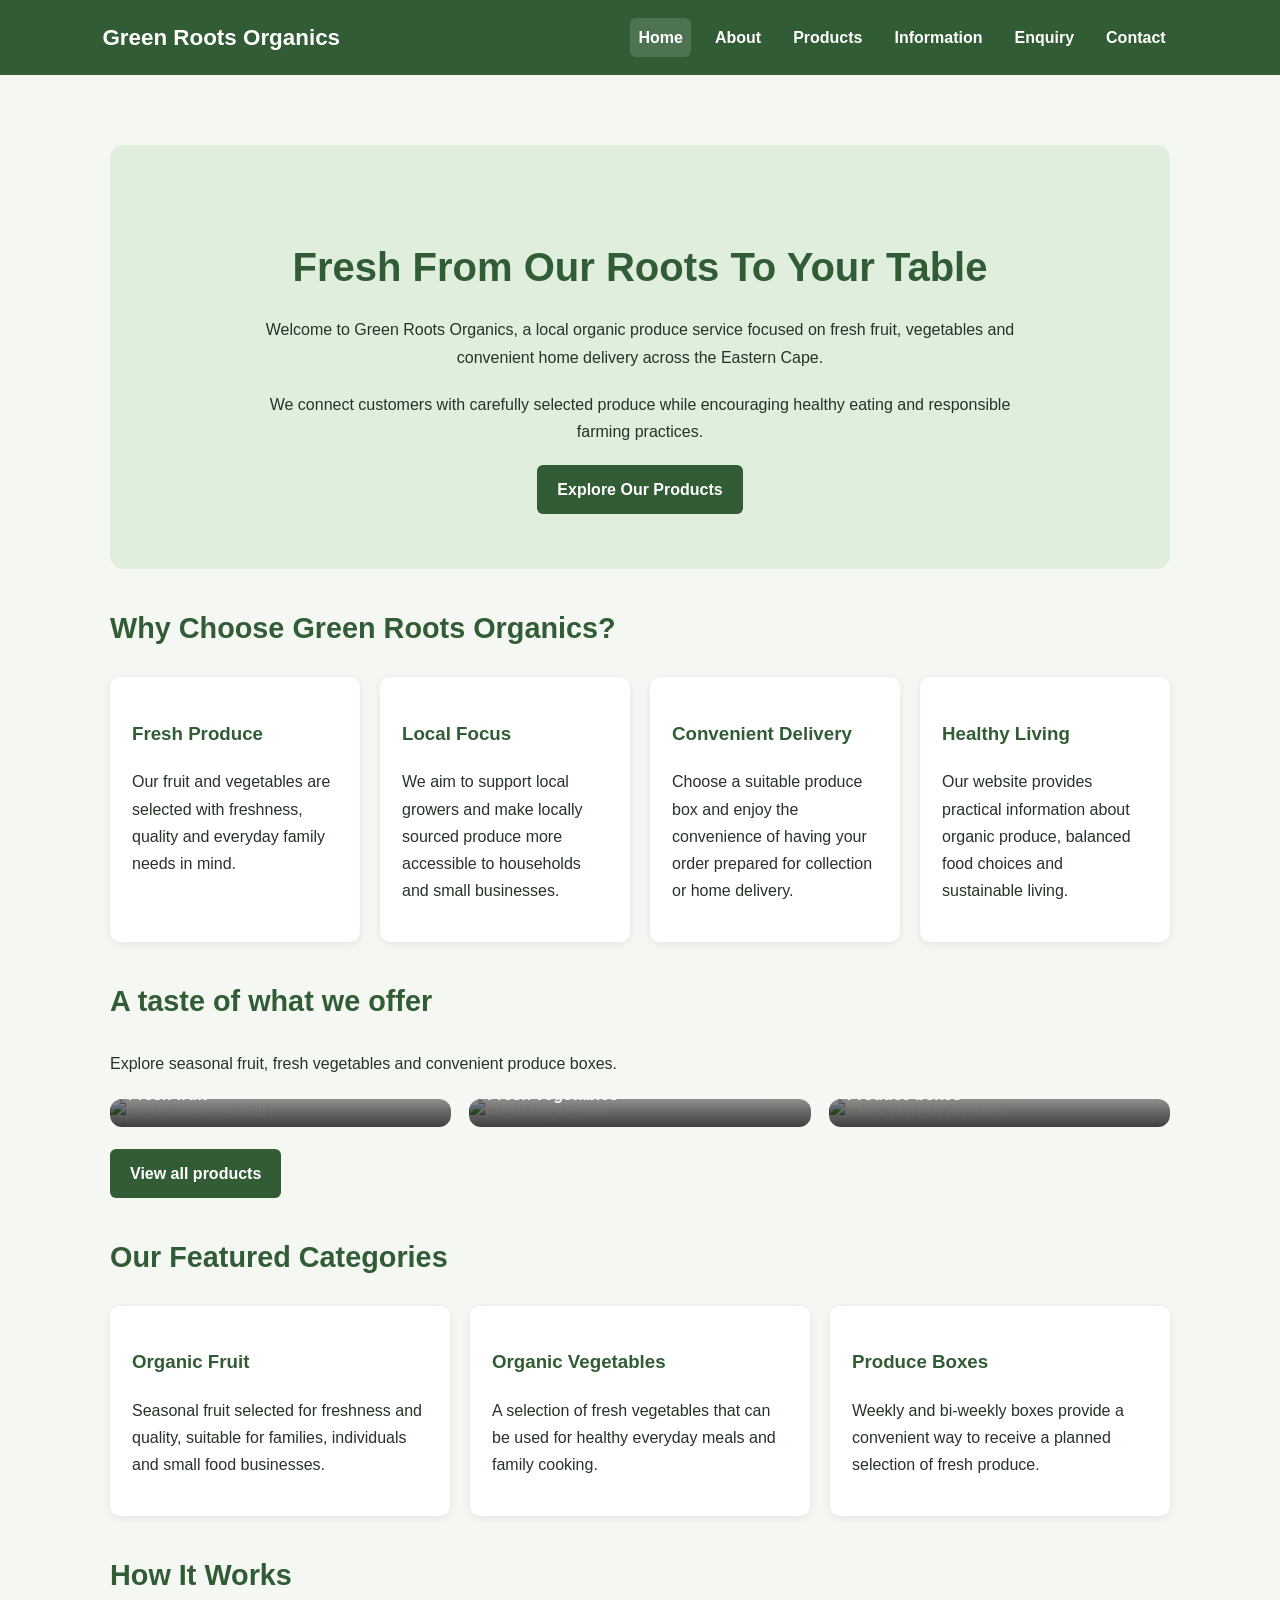
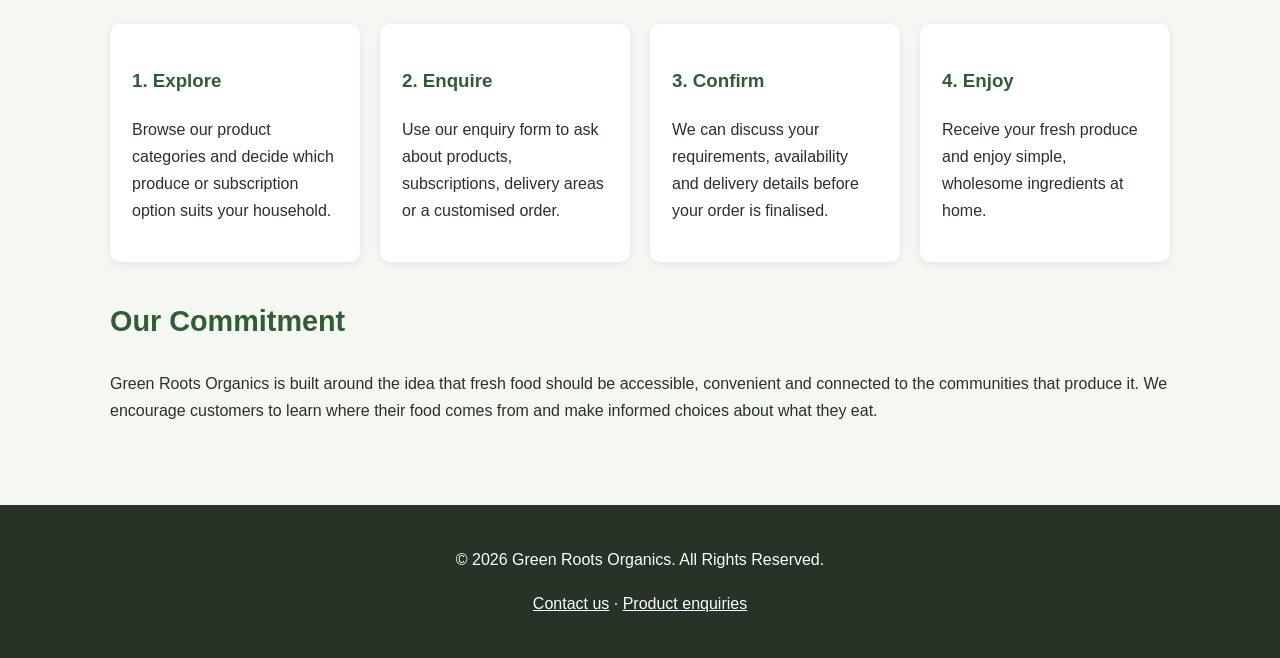
==== index.html @ 20498dca "Refresh site JavaScript after validation fixes" ====
<!-- Declares this document as an HTML5 document. -->
<!DOCTYPE html>
<!-- Starts the HTML document and sets the page language to English. -->
<html lang="en">
<!-- Starts the head section containing page settings and metadata. -->
<head>
    <!-- Sets the character encoding to UTF-8. -->
    <meta charset="UTF-8">
    <!-- Makes the page responsive on different screen sizes. -->
    <meta name="viewport" content="width=device-width, initial-scale=1.0">
    <!-- Provides a description of the homepage for search engines. -->
    <meta name="description" content="Green Roots Organics provides fresh, locally sourced organic fruit and vegetables to households across the Eastern Cape.">
    <!-- Sets the text displayed in the browser tab. -->
    <title>Green Roots Organics | Home</title>
    <!-- Connects this page to the shared CSS stylesheet. -->
    <meta name="keywords" content="fresh organic fruit, vegetables, produce boxes, South Africa, Green Roots Organics">
    <link rel="stylesheet" href="Assets/css/style.css">
    <script src="Assets/js/script.js?v=20261030-4" defer></script>
<!-- Ends the head section. -->
</head>
<!-- Starts the visible body and identifies it as the homepage for CSS styling. -->
<body class="home-page">
<!-- Starts the website header. -->
<header class="site-header">
    <!-- Displays the website logo or brand name. -->
    <div class="logo">Green Roots Organics</div>
    <!-- Starts the main navigation menu. -->
    <button class="menu-toggle" type="button" aria-expanded="false" aria-controls="main-navigation">Menu</button>
    <nav class="site-nav" id="main-navigation" aria-label="Main navigation">
        <!-- Links to the homepage and marks it as the active page. -->
        <a class="nav-link active" href="index.html">Home</a>
        <!-- Links to the About page. -->
        <a class="nav-link" href="Pages/about.html">About</a>
        <!-- Links to the Products page. -->
        <a class="nav-link" href="Pages/descriptive.html">Products</a>
        <!-- Links to the Information page. -->
        <a class="nav-link" href="Pages/context.html">Information</a>
        <!-- Links to the Enquiry page. -->
        <a class="nav-link" href="Pages/enquiry.html">Enquiry</a>
        <a class="nav-link" href="Pages/contact.html">Contact</a>
    <!-- Ends the navigation menu. -->
    </nav>
<!-- Ends the website header. -->
</header>
<!-- Starts the main content area. -->
<main class="site-main">
    <!-- Creates the main hero section of the homepage. -->
    <section class="hero hero-home">
        <!-- Displays the main homepage heading. -->
        <h1 class="hero-title">Fresh From Our Roots To Your Table</h1>
        <!-- Introduces the business and its main service. -->
        <p class="hero-text">Welcome to Green Roots Organics, a local organic produce service focused on fresh fruit, vegetables and convenient home delivery across the Eastern Cape.</p>
        <!-- Provides additional information about the business purpose. -->
        <p class="hero-text">We connect customers with carefully selected produce while encouraging healthy eating and responsible farming practices.</p>
        <!-- Provides a call-to-action link to the Products page. -->
        <a href="Pages/descriptive.html" class="button primary-button">Explore Our Products</a>
    <!-- Ends the hero section. -->
    </section>
    <!-- Starts the features section. -->
    <section class="content-section features-section">
        <!-- Displays the section heading. -->
        <h2 class="section-title">Why Choose Green Roots Organics?</h2>
        <!-- Creates a grid container for feature cards. -->
        <div class="cards feature-cards">
            <!-- Displays the fresh produce feature card. -->
            <div class="card feature-card"><h3>Fresh Produce</h3><p>Our fruit and vegetables are selected with freshness, quality and everyday family needs in mind.</p></div>
            <!-- Displays the local focus feature card. -->
            <div class="card feature-card"><h3>Local Focus</h3><p>We aim to support local growers and make locally sourced produce more accessible to households and small businesses.</p></div>
            <!-- Displays the delivery feature card. -->
            <div class="card feature-card"><h3>Convenient Delivery</h3><p>Choose a suitable produce box and enjoy the convenience of having your order prepared for collection or home delivery.</p></div>
            <!-- Displays the healthy living feature card. -->
            <div class="card feature-card"><h3>Healthy Living</h3><p>Our website provides practical information about organic produce, balanced food choices and sustainable living.</p></div>
        <!-- Ends the feature cards container. -->
        </div>
    <!-- Ends the features section. -->
    </section>
    <!-- Starts the featured categories section. -->
    <section class="content-section home-products"><h2 class="section-title">A taste of what we offer</h2><p class="section-text">Explore seasonal fruit, fresh vegetables and convenient produce boxes.</p><div class="home-product-grid"><a class="home-product" href="Pages/descriptive.html"><img src="https://images.unsplash.com/photo-1560806887-1e4cd0b6cbd6?auto=format&fit=crop&w=900&q=80" alt="Fresh seasonal fruit" loading="lazy"><span>Fresh fruit</span></a><a class="home-product" href="Pages/descriptive.html"><img src="https://images.unsplash.com/photo-1518977676601-b53f82aba655?auto=format&fit=crop&w=900&q=80" alt="Fresh vegetables" loading="lazy"><span>Fresh vegetables</span></a><a class="home-product" href="Pages/descriptive.html"><img src="https://images.unsplash.com/photo-1542838132-92c53300491e?auto=format&fit=crop&w=900&q=80" alt="A box of fresh produce" loading="lazy"><span>Produce boxes</span></a></div><a class="button" href="Pages/descriptive.html">View all products</a></section>
    <section class="content-section categories-section">
        <!-- Displays the categories heading. -->
        <h2 class="section-title">Our Featured Categories</h2>
        <!-- Creates a grid for category cards. -->
        <div class="cards category-cards">
            <!-- Displays the organic fruit category. -->
            <div class="card category-card"><h3>Organic Fruit</h3><p>Seasonal fruit selected for freshness and quality, suitable for families, individuals and small food businesses.</p></div>
            <!-- Displays the organic vegetables category. -->
            <div class="card category-card"><h3>Organic Vegetables</h3><p>A selection of fresh vegetables that can be used for healthy everyday meals and family cooking.</p></div>
            <!-- Displays the produce boxes category. -->
            <div class="card category-card"><h3>Produce Boxes</h3><p>Weekly and bi-weekly boxes provide a convenient way to receive a planned selection of fresh produce.</p></div>
        <!-- Ends the category cards container. -->
        </div>
    <!-- Ends the categories section. -->
    </section>
    <!-- Starts the how-it-works section. -->
    <section class="content-section process-section">
        <!-- Displays the process heading. -->
        <h2 class="section-title">How It Works</h2>
        <!-- Creates a grid for the process cards. -->
        <div class="cards process-cards">
            <!-- Step 1 explains how users explore the website. -->
            <div class="card process-card"><h3>1. Explore</h3><p>Browse our product categories and decide which produce or subscription option suits your household.</p></div>
            <!-- Step 2 explains how users submit an enquiry. -->
            <div class="card process-card"><h3>2. Enquire</h3><p>Use our enquiry form to ask about products, subscriptions, delivery areas or a customised order.</p></div>
            <!-- Step 3 explains order confirmation. -->
            <div class="card process-card"><h3>3. Confirm</h3><p>We can discuss your requirements, availability and delivery details before your order is finalised.</p></div>
            <!-- Step 4 explains receiving and using the produce. -->
            <div class="card process-card"><h3>4. Enjoy</h3><p>Receive your fresh produce and enjoy simple, wholesome ingredients at home.</p></div>
        <!-- Ends the process cards container. -->
        </div>
    <!-- Ends the process section. -->
    </section>
    <!-- Starts the commitment section. -->
    <section class="content-section commitment-section">
        <!-- Displays the commitment heading. -->
        <h2 class="section-title">Our Commitment</h2>
        <!-- Provides information about the company's commitment. -->
        <p class="section-text">Green Roots Organics is built around the idea that fresh food should be accessible, convenient and connected to the communities that produce it. We encourage customers to learn where their food comes from and make informed choices about what they eat.</p>
    <!-- Ends the commitment section. -->
    </section>
<!-- Ends the main content area. -->
</main>
<!-- Starts the website footer. -->
<footer class="site-footer">
    <!-- Displays the copyright notice. -->
    <p>&copy; 2026 Green Roots Organics. All Rights Reserved.</p>
    <p><a href="Pages/contact.html">Contact us</a> · <a href="Pages/enquiry.html">Product enquiries</a></p>
<!-- Ends the footer. -->
</footer>
<!-- Ends the body of the page. -->
</body>
<!-- Ends the HTML document. -->
</html>
---- Assets/css/style.css ----
/* Main CSS file for the Green Roots Organics website. */
/* This file controls the shared appearance of all HTML pages. */

/* ---------- 1. GENERAL SETTINGS ---------- */
/* Applies box-sizing to every element so padding and borders are included in its size. */
* {
    box-sizing: border-box; /* Keeps element dimensions easier to control. */
}

/* Styles the root HTML element. */
html {
    scroll-behavior: smooth; /* Makes anchor scrolling move smoothly. */
}

/* Styles the entire page body. */
body {
    margin: 0; /* Removes the browser's default outer margin. */
    font-family: Arial, sans-serif; /* Sets the main website font. */
    font-size: 16px; /* Sets the default text size. */
    line-height: 1.7; /* Adds readable spacing between lines of text. */
    background: #f5f8f2; /* Sets the page background colour. */
    color: #263326; /* Sets the main text colour. */
}

/* ---------- 2. HEADER ---------- */
/* Styles the website header and the general header element. */
.site-header,
header {
    background: #315c35; /* Sets the header background to green. */
    color: white; /* Makes header text white. */
    padding: 18px 8%; /* Adds space inside the header. */
    display: flex; /* Places header items in a flexible row. */
    justify-content: space-between; /* Separates the logo and navigation. */
    align-items: center; /* Vertically aligns header items. */
    flex-wrap: wrap; /* Allows items to move to another line when needed. */
    gap: 12px; /* Adds spacing between header items. */
}

/* Styles the website logo or brand name. */
.logo {
    font-size: 1.4rem; /* Sets the logo text size. */
    font-weight: bold; /* Makes the logo text bold. */
}

/* ---------- 3. NAVIGATION ---------- */
/* Creates a flexible navigation layout. */
.site-nav,
nav {
    display: flex; /* Places navigation links in a flexible row. */
    flex-wrap: wrap; /* Allows navigation links to wrap on smaller screens. */
    gap: 8px; /* Adds space between navigation links. */
}

/* Styles navigation links. */
.nav-link,
nav a {
    color: white; /* Makes navigation text white. */
    text-decoration: none; /* Removes the default underline. */
    margin: 0 4px; /* Adds horizontal space around each link. */
    padding: 6px 8px; /* Adds clickable space inside each link. */
    font-weight: bold; /* Makes navigation text bold. */
}

/* Styles navigation links when the user hovers over or focuses on them. */
.nav-link:hover,
.nav-link:focus,
nav a:hover,
nav a:focus {
    text-decoration: underline; /* Adds an underline for interaction feedback. */
}

/* ---------- 4. MAIN CONTENT ---------- */
/* Styles the main content area of every page. */
main {
    max-width: 1100px; /* Limits the width of the main content. */
    margin: auto; /* Centres the main content horizontally. */
    padding: 35px 20px; /* Adds space inside the main content. */
}

/* Sets the main green colour for page headings. */
.page-title,
h1,
h2 {
    color: #315c35; /* Applies the main green heading colour. */
}

/* Styles level-one headings. */
h1 {
    font-size: 2.4rem; /* Makes the main heading larger. */
}

/* Styles level-two headings. */
h2 {
    font-size: 1.8rem; /* Sets the secondary heading size. */
}

/* Styles level-three headings. */
h3 {
    color: #315c35; /* Uses green for smaller headings. */
}

/* Adds spacing above content sections. */
.content-section,
section {
    margin-top: 35px; /* Creates separation between sections. */
}

/* ---------- 5. HERO SECTION ---------- */
/* Styles the homepage hero area. */
.hero {
    background: #dfeedd; /* Gives the hero a light green background. */
    padding: 55px 30px; /* Adds space around hero content. */
    border-radius: 14px; /* Rounds the hero corners. */
    text-align: center; /* Centres the hero text. */
}

/* Styles the main hero heading. */
.hero-title {
    font-size: 2.5rem; /* Makes the hero heading prominent. */
    margin-bottom: 15px; /* Adds space below the heading. */
}

/* Controls the width and spacing of hero paragraphs. */
.hero-text {
    max-width: 750px; /* Prevents text lines from becoming too wide. */
    margin: 0 auto 20px; /* Centres the text and adds bottom spacing. */
}

/* ---------- 6. CARDS ---------- */
/* Creates a responsive grid for cards and products. */
.cards,
.products {
    display: grid; /* Changes the container into a grid. */
    grid-template-columns: repeat(auto-fit, minmax(220px, 1fr)); /* Automatically creates responsive columns. */
    gap: 20px; /* Adds space between grid items. */
}

/* Styles common card, product, information and form containers. */
.card,
.feature-card,
.product,
.product-card,
.box,
.info-box,
article,
.intro,
.info,
form {
    background: white; /* Gives content containers a white background. */
    padding: 22px; /* Adds internal spacing. */
    border-radius: 10px; /* Rounds the container corners. */
    box-shadow: 0 2px 8px rgba(0, 0, 0, 0.08); /* Adds a subtle shadow. */
}

/* Adds a small movement effect when cards are hovered over. */
.card:hover,
.feature-card:hover,
.product:hover,
.product-card:hover {
    transform: translateY(-2px); /* Moves the card slightly upward. */
    transition: 0.2s ease; /* Makes the movement smooth. */
}

/* ---------- 7. HIGHLIGHT / TIP BOXES ---------- */
/* Styles highlighted information and tip areas. */
.highlight,
.tip {
    background: #dfeedd; /* Uses a light green background. */
    padding: 20px; /* Adds internal spacing. */
    border-radius: 8px; /* Rounds the box corners. */
}

/* Adds a green accent border to highlighted boxes. */
.highlight {
    border-left: 5px solid #315c35; /* Creates a left-side green border. */
}

/* ---------- 8. BUTTONS ---------- */
/* Styles links and buttons used as calls to action. */
.button,
.btn,
button {
    display: inline-block; /* Allows links to behave like button blocks. */
    background: #315c35; /* Sets the button background colour. */
    color: white; /* Sets the button text colour. */
    padding: 11px 20px; /* Adds space inside the button. */
    border-radius: 6px; /* Rounds the button corners. */
    text-decoration: none; /* Removes link underlining. */
    border: 0; /* Removes the default button border. */
    cursor: pointer; /* Shows a pointer when hovering over the button. */
    font: inherit; /* Uses the same font as the surrounding content. */
    font-weight: bold; /* Makes button text bold. */
}

/* Changes button colour when the user hovers over it. */
.button:hover,
.btn:hover,
button:hover {
    background: #244629; /* Uses a darker green on hover. */
}

/* ---------- 9. FORMS ---------- */
/* Adds spacing between form fields. */
.form-group {
    margin-bottom: 18px; /* Separates each form group. */
}

/* Styles form labels. */
label {
    display: block; /* Places each label on its own line. */
    margin-top: 15px; /* Adds space above the label. */
    font-weight: bold; /* Makes labels easier to identify. */
}

/* Styles text fields, dropdowns and text areas. */
input,
select,
textarea {
    width: 100%; /* Makes controls fill the available width. */
    padding: 12px; /* Adds internal space for easier typing. */
    margin-top: 6px; /* Adds space between labels and controls. */
    border: 1px solid #aaa; /* Adds a light border around controls. */
    border-radius: 5px; /* Slightly rounds the control corners. */
    font: inherit; /* Uses the page's font. */
    background: white; /* Gives form controls a white background. */
}

/* Highlights a form control when it receives keyboard or mouse focus. */
input:focus,
select:focus,
textarea:focus {
    outline: 2px solid #315c35; /* Shows a visible green focus outline. */
    border-color: #315c35; /* Changes the border to green. */
}

/* Controls the default size and resizing behaviour of text areas. */
textarea {
    min-height: 140px; /* Gives the message area a useful starting height. */
    resize: vertical; /* Allows users to resize it vertically. */
}

/* ---------- 10. LISTS ---------- */
/* Adds indentation to unordered and ordered lists. */
ul,
ol {
    padding-left: 25px; /* Creates space for list markers. */
}

/* Adds spacing between list items. */
li {
    margin-bottom: 6px; /* Improves readability between list items. */
}

/* ---------- 11. FOOTER ---------- */
/* Styles the website footer. */
.site-footer,
footer {
    text-align: center; /* Centres footer content. */
    padding: 25px; /* Adds space inside the footer. */
    background: #263326; /* Sets a dark green footer background. */
    color: white; /* Makes footer text white. */
    margin-top: 30px; /* Adds space above the footer. */
}

/* ---------- 12. RESPONSIVE DESIGN ---------- */
/* Applies these styles when the screen is 700px wide or smaller. */
@media (max-width: 700px) {
    /* Adjusts the header for mobile screens. */
    .site-header,
    header {
        padding: 18px 5%; /* Reduces horizontal header padding. */
        flex-direction: column; /* Stacks header items vertically. */
        text-align: center; /* Centres the header content. */
    }

    /* Centres the navigation links on mobile screens. */
    .site-nav,
    nav {
        justify-content: center; /* Centres navigation items. */
    }

    /* Makes navigation links easier to tap on small screens. */
    .nav-link,
    nav a {
        display: inline-block; /* Allows links to have padding and margins. */
        margin: 4px; /* Adds space around mobile navigation links. */
    }

    /* Reduces hero padding on small screens. */
    .hero {
        padding: 40px 20px; /* Uses smaller spacing on mobile. */
    }

    /* Reduces the main heading size on small screens. */
    .hero-title,
    h1 {
        font-size: 2rem; /* Makes headings fit better on mobile screens. */
    }

    /* Reduces secondary heading size on small screens. */
    h2 {
        font-size: 1.5rem; /* Makes secondary headings more compact. */
    }
}

/* ---------- 13. CUSTOMISE HERE ---------- */
/* Use the examples below to change the appearance of the website. */
/* Main page background colour. */
/* background: #f5f8f2; */
/* Main green colour. */
/* #315c35; */
/* Dark green colour. */
/* #244629; */
/* Light green colour. */
/* #dfeedd; */
/* White colour. */
/* #ffffff; */

/* Example of changing the page background. */
/* body { background: #ffffff; } */
/* Example of changing the logo size. */
/* .logo { font-size: 1.6rem; } */
/* Example of changing the main heading size. */
/* h1 { font-size: 3rem; } */

/* PART 3: PRODUCT CATALOGUE, GALLERY AND INTERACTIONS */
:root { --forest:#244b2b; --leaf:#477a45; --cream:#f7f5ec; --sun:#e5b84b; }
a:focus-visible,button:focus-visible,input:focus-visible,select:focus-visible,textarea:focus-visible,summary:focus-visible { outline:3px solid #d79e22; outline-offset:3px; }
.site-header { position:relative; }
.logo { color:#fff; text-decoration:none; }
.menu-toggle { display:none; border:1px solid rgba(255,255,255,.65); background:transparent; color:#fff; padding:8px 14px; border-radius:6px; }
.nav-link.active { background:rgba(255,255,255,.14); border-radius:6px; }
.eyebrow,.product-tag { color:#567b43; font-size:.78rem; font-weight:800; letter-spacing:.12em; text-transform:uppercase; }
.page-intro { text-align:center; max-width:800px; margin:0 auto 28px; }
.page-intro .section-text { margin:0 auto; }
.product-tools { display:grid; grid-template-columns:1fr 220px; gap:8px 16px; align-items:end; background:#fff; border-radius:14px; padding:20px; margin:25px 0; box-shadow:0 4px 18px rgba(31,57,31,.07); }
.product-tools label { margin:0; }
.product-tools input,.product-tools select { margin:0; }
.filter-buttons { grid-column:1 / -1; display:flex; flex-wrap:wrap; gap:8px; margin-top:8px; }
.filter-button { background:#edf3e8; color:#244b2b; border:1px solid #c8d8bf; }
.filter-button.active,.filter-button:hover { background:#315c35; color:#fff; }
.result-count { grid-column:1 / -1; margin:0; color:#526052; font-size:.9rem; }
.product-grid { align-items:stretch; }
.product-card { overflow:hidden; padding:0; display:flex; flex-direction:column; }
.product-image-button { position:relative; display:block; width:100%; padding:0; border:0; border-radius:0; background:#e9eee3; color:#fff; overflow:hidden; }
.product-image-button img { display:block; width:100%; height:220px; object-fit:cover; transition:transform .3s ease; }
.product-image-button span { position:absolute; right:12px; bottom:12px; background:rgba(22,45,25,.86); padding:5px 10px; border-radius:20px; font-size:.8rem; }
.product-image-button:hover img { transform:scale(1.04); }
.product-copy { padding:20px; display:flex; flex-direction:column; align-items:flex-start; flex:1; }
.product-copy h2 { margin:2px 0 8px; font-size:1.35rem; }
.product-copy p { margin-top:0; }
.product-copy .button { margin-top:auto; }
.product-tag { margin:0; font-size:.7rem; }
.notice { background:#f3f0df; border-left:4px solid #d6ad42; border-radius:6px; padding:12px 16px; font-size:.92rem; }
.empty-state { background:#fff; border-radius:10px; padding:20px; text-align:center; }
.home-product-grid { display:grid; grid-template-columns:repeat(3,1fr); gap:18px; margin:22px 0; }
.home-product { position:relative; display:block; border-radius:12px; overflow:hidden; color:white; text-decoration:none; min-height:190px; }
.home-product img { width:100%; height:220px; object-fit:cover; display:block; transition:transform .3s ease; }
.home-product span { position:absolute; left:0; right:0; bottom:0; padding:18px; font-weight:800; background:linear-gradient(transparent,rgba(0,0,0,.75)); color:white; }
.home-product:hover img { transform:scale(1.04); }
.page-feature-image { margin:22px 0; }
.page-feature-image img { width:100%; max-height:340px; object-fit:cover; border-radius:14px; display:block; }
.page-feature-image figcaption { color:#647064; font-size:.88rem; padding-top:7px; }
.faq-section details { background:#fff; padding:16px 18px; border-radius:9px; margin:10px 0; box-shadow:0 2px 8px rgba(0,0,0,.06); }
.faq-section summary { cursor:pointer; color:#315c35; font-weight:700; }
.faq-section details p { margin-bottom:0; }
.lightbox { position:fixed; inset:0; z-index:1000; display:flex; flex-direction:column; align-items:center; justify-content:center; gap:12px; padding:28px; background:rgba(8,20,10,.94); color:#fff; }
.lightbox[hidden] { display:none; }
.lightbox img { max-width:min(92vw,1000px); max-height:78vh; object-fit:contain; border-radius:8px; }
.lightbox-close { position:absolute; top:15px; right:22px; font-size:2rem; background:transparent; color:#fff; }
.form-feedback { min-height:1.5em; font-weight:700; color:#315c35; }
.map-frame { height:320px; overflow:hidden; border-radius:12px; border:1px solid #d4ddcf; }
.map-frame iframe { width:100%; height:100%; border:0; }
.site-footer a { color:#fff; }
@media(max-width:700px) {
.menu-toggle { display:inline-block; }
.site-header { display:flex; flex-direction:row; justify-content:space-between; align-items:center; }
.site-nav { display:none; width:100%; flex-direction:column; }
.site-nav.is-open { display:flex; }
.site-nav .nav-link { display:block; text-align:center; }
.product-tools { grid-template-columns:1fr; }
.filter-buttons,.result-count { grid-column:1; }
.home-product-grid { grid-template-columns:1fr; }
.home-product img { height:200px; }
.product-image-button img { height:210px; }
}
@media(prefers-reduced-motion:reduce) { *,*::before,*::after { scroll-behavior:auto !important; transition-duration:.01ms !important; animation-duration:.01ms !important; } }

/* Ensure filtered catalogue cards respect JavaScript's hidden state. */
.product-card[hidden], #no-products[hidden] { display: none !important; }


/* BUSINESS ADDRESS AND LOCATION MAP */
.business-address {
    display: block;
    margin: 16px 0;
    padding: 16px 20px;
    border-left: 4px solid #315c35;
    border-radius: 6px;
    background: #ffffff;
    font-style: normal;
    line-height: 1.8;
}

.map-frame {
    width: 100%;
    min-height: 320px;
    overflow: hidden;
    border: 1px solid #d5dfd0;
    border-radius: 10px;
    background: #ffffff;
}

.map-frame iframe {
    display: block;
    width: 100%;
    min-height: 320px;
    border: 0;
}


/* IMAGE SIZE FIX: keep website photos compact and consistent. */
img {
    max-width: 100%;
    height: auto;
}

.product-image-button img {
    width: 100%;
    height: 145px;
    object-fit: cover;
}

.home-product {
    min-height: 0;
}

.home-product img {
    width: 100%;
    height: 150px;
    object-fit: cover;
}

.page-feature-image {
    max-width: 560px;
    margin: 18px auto;
}

.page-feature-image img {
    width: 100%;
    height: 210px;
    max-height: 210px;
    object-fit: cover;
    border-radius: 10px;
}

@media (max-width: 700px) {
    .product-image-button img {
        height: 135px;
    }

    .home-product img {
        height: 140px;
    }

    .page-feature-image img {
        height: 180px;
        max-height: 180px;
    }
}


/* FINAL IMAGE DISPLAY FIX: smaller pictures across all pages. */
main img:not(.lightbox img) {
    display: block;
    max-width: 100%;
    height: auto;
}

.product-image-button {
    max-height: 130px;
}

.product-image-button img {
    width: 100%;
    height: 125px;
    max-height: 125px;
    object-fit: cover;
}

.home-product img {
    width: 100%;
    height: 130px;
    max-height: 130px;
    object-fit: cover;
}

.page-feature-image {
    width: min(100%, 480px);
}

.page-feature-image img {
    width: 100%;
    height: 170px;
    max-height: 170px;
    object-fit: cover;
}

@media (max-width: 700px) {
    .product-image-button,
    .product-image-button img {
        height: 115px;
        max-height: 115px;
    }

    .home-product img {
        height: 120px;
        max-height: 120px;
    }

    .page-feature-image img {
        height: 150px;
        max-height: 150px;
    }
}

/* Keep the enlarged preview usable when a product photo is opened. */
.lightbox img {
    max-width: min(92vw, 900px);
    max-height: 78vh;
    width: auto;
    height: auto;
}
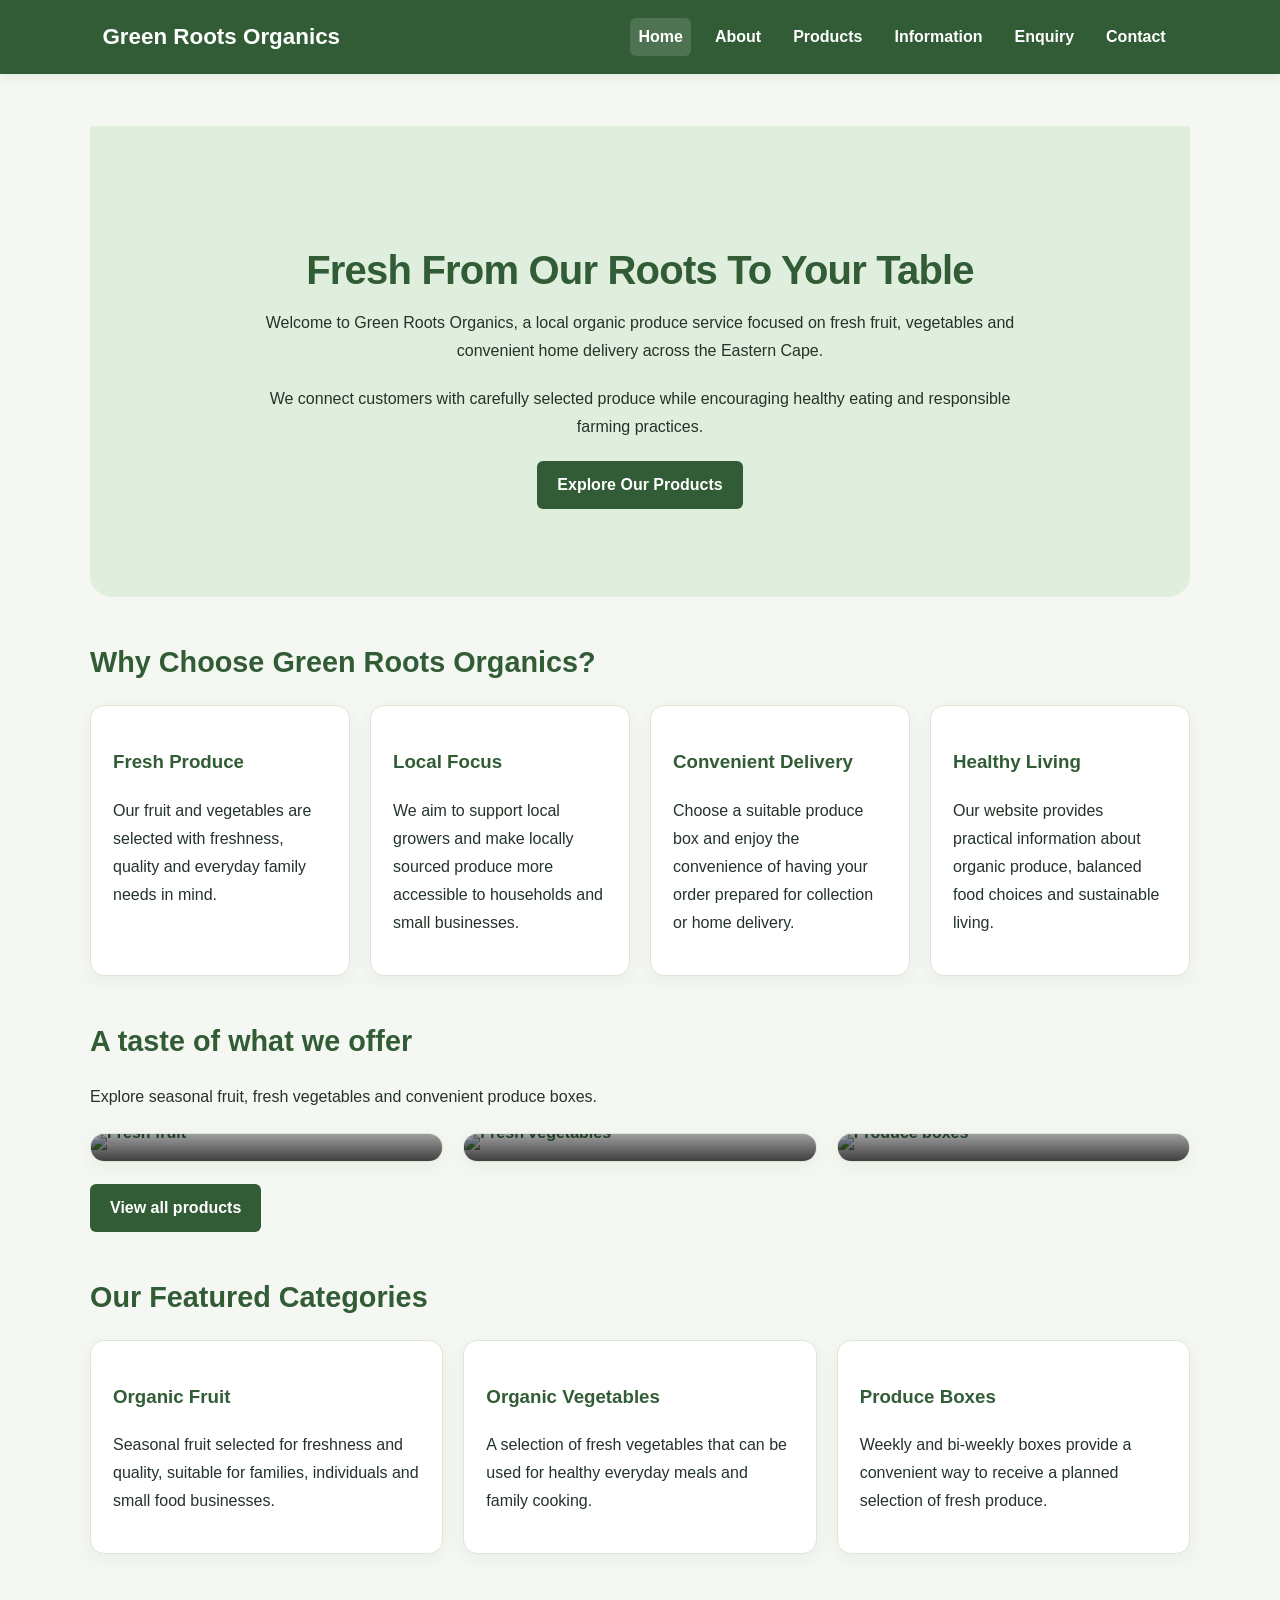
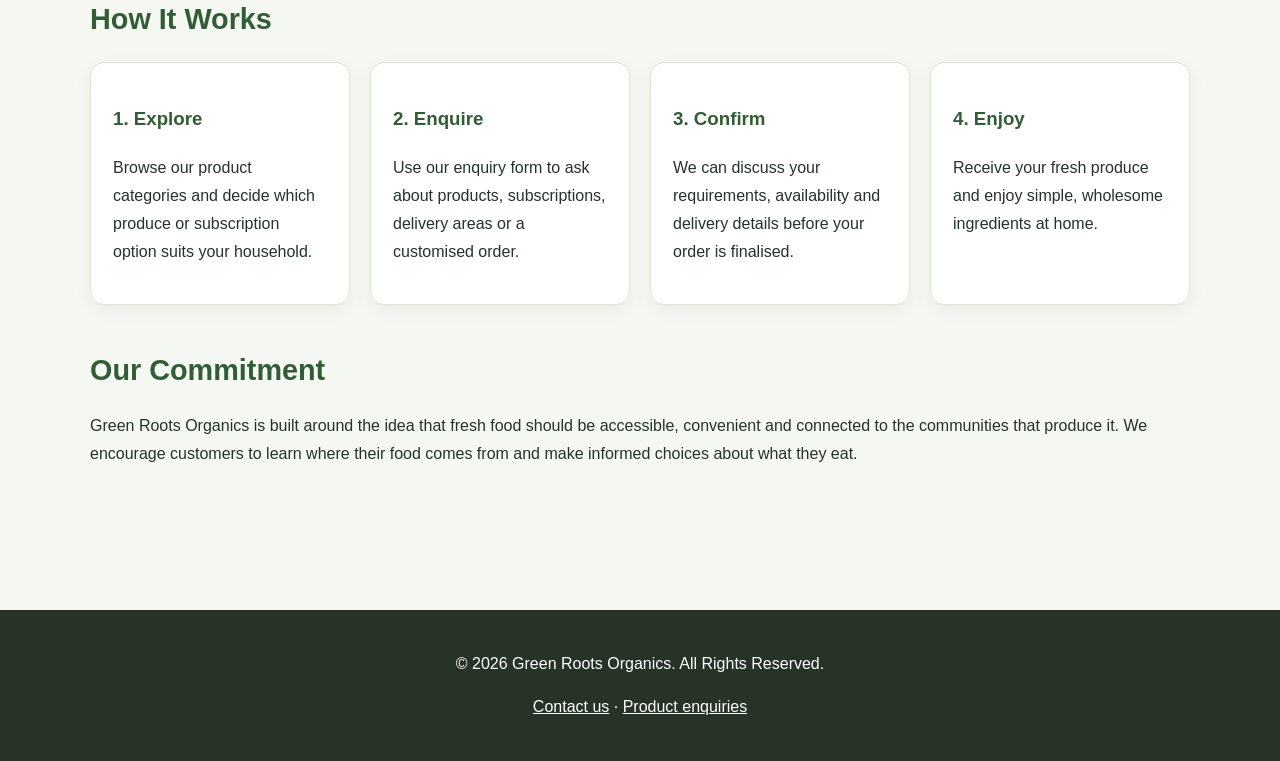
==== commit f17487fa: "chore: refresh shared layout and catalogue scripts" ====
--- a/index.html
+++ b/index.html
@@ -13,9 +13,9 @@
     <!-- Sets the text displayed in the browser tab. -->
     <title>Green Roots Organics | Home</title>
     <!-- Connects this page to the shared CSS stylesheet. -->
-    <meta name="keywords" content="fresh organic fruit, vegetables, produce boxes, South Africa, Green Roots Organics">
+    <meta name="keywords" content="Green Roots Organics, organic produce, fresh fruit, fresh vegetables, produce delivery, Eastern Cape, South Africa">
     <link rel="stylesheet" href="Assets/css/style.css">
-    <script src="Assets/js/script.js?v=20261030-4" defer></script>
+    <script src="Assets/js/script.js?v=20261030-layout2" defer></script>
 <!-- Ends the head section. -->
 </head>
 <!-- Starts the visible body and identifies it as the homepage for CSS styling. -->
--- a/Assets/css/style.css
+++ b/Assets/css/style.css
@@ -531,3 +531,229 @@
     width: auto;
     height: auto;
 }
+
+
+/* Field-by-field validation messages for Enquiry and Contact forms. */
+.field-error {
+    display: block;
+    margin-top: 6px;
+    color: #b42318;
+    font-size: 0.9rem;
+    font-weight: 600;
+}
+.form-control[aria-invalid="true"],
+.contact-form input[aria-invalid="true"],
+.contact-form select[aria-invalid="true"],
+.contact-form textarea[aria-invalid="true"] {
+    border: 2px solid #b42318;
+    outline-color: #b42318;
+}
+
+
+/* Part 3: clearer product search, filters and responsive controls. */
+.product-tools {
+  grid-template-columns: minmax(0, 1fr) minmax(190px, 230px);
+  gap: 10px 18px;
+  padding: clamp(16px, 3vw, 26px);
+  border: 1px solid #e1e9dc;
+}
+.product-tools label {
+  align-self: end;
+  color: #294b2e;
+  font-weight: 700;
+}
+.product-tools input,
+.product-tools select {
+  min-height: 48px;
+  width: 100%;
+  border: 1px solid #b9c8b2;
+  border-radius: 8px;
+  padding: 11px 13px;
+  background: #fff;
+}
+.product-tools input:focus,
+.product-tools select:focus,
+.filter-button:focus-visible {
+  outline: 3px solid rgba(214, 173, 66, .55);
+  outline-offset: 2px;
+}
+.filter-buttons {
+  padding-top: 12px;
+  border-top: 1px solid #e8eee4;
+}
+.filter-button {
+  min-height: 40px;
+  padding: 8px 15px;
+  border-radius: 22px;
+  font-weight: 700;
+  cursor: pointer;
+  transition: background .2s ease, color .2s ease, transform .2s ease;
+}
+.filter-button:hover { transform: translateY(-1px); }
+.result-count { font-weight: 700; }
+.product-image-button img,
+.home-product img,
+.page-feature-image img,
+main img {
+  cursor: zoom-in;
+}
+main img:focus-visible {
+  outline: 3px solid #d6ad42;
+  outline-offset: 3px;
+}
+
+/* Accessible full-screen lightbox shared by every page. */
+.lightbox {
+  position: fixed;
+  z-index: 9999;
+  inset: 0;
+  display: flex;
+  align-items: center;
+  justify-content: center;
+  padding: 24px;
+  background: rgba(8, 20, 10, .92);
+}
+.lightbox[hidden] { display: none !important; }
+.lightbox-panel {
+  position: relative;
+  display: flex;
+  align-items: center;
+  justify-content: center;
+  gap: 16px;
+  width: min(1100px, 100%);
+  max-height: 95vh;
+}
+.lightbox figure {
+  margin: 0;
+  display: flex;
+  flex-direction: column;
+  align-items: center;
+  max-width: calc(100% - 110px);
+}
+.lightbox #lightbox-image {
+  display: block;
+  max-width: 100%;
+  max-height: 78vh;
+  width: auto;
+  height: auto;
+  object-fit: contain;
+  border-radius: 10px;
+  box-shadow: 0 12px 40px rgba(0,0,0,.35);
+}
+.lightbox-close,
+.lightbox-previous,
+.lightbox-next {
+  border: 0;
+  border-radius: 50%;
+  width: 44px;
+  height: 44px;
+  padding: 0;
+  display: inline-flex;
+  align-items: center;
+  justify-content: center;
+  background: #fff;
+  color: #244b2b;
+  font-size: 1.6rem;
+  font-weight: 800;
+  cursor: pointer;
+}
+.lightbox-close { position: absolute; top: -10px; right: 0; z-index: 2; }
+.lightbox-help,
+.lightbox-caption {
+  color: #fff;
+  text-align: center;
+  margin: 12px 0 0;
+}
+.lightbox-help { position: absolute; bottom: -28px; font-size: .85rem; }
+.lightbox button:focus-visible { outline: 3px solid #e6c45b; outline-offset: 3px; }
+
+@media (max-width: 700px) {
+  .product-tools { grid-template-columns: 1fr; gap: 8px; }
+  .product-tools label { margin-top: 8px; }
+  .filter-buttons { gap: 7px; }
+  .filter-button { flex: 1 1 auto; }
+  .lightbox { padding: 12px; }
+  .lightbox-panel { gap: 7px; }
+  .lightbox figure { max-width: calc(100% - 74px); }
+  .lightbox-previous, .lightbox-next { width: 32px; height: 38px; font-size: 1.2rem; }
+  .lightbox-close { top: -8px; right: 0; }
+  .lightbox-help { bottom: -30px; width: 100%; font-size: .75rem; }
+}
+
+
+/* SITE-WIDE LAYOUT REFRESH — consistent spacing, readable content and responsive sections. */
+:root { --gro-green:#315c35; --gro-dark:#203f27; --gro-soft:#edf3e8; --gro-border:#dce6d7; --gro-ink:#243329; }
+html { scroll-behavior:smooth; }
+body { color:var(--gro-ink); line-height:1.65; }
+header, .site-header { box-shadow:0 2px 12px rgba(22,50,28,.08); }
+main { width:min(1180px, calc(100% - 40px)); margin:0 auto; padding:clamp(26px,4vw,54px) 0 64px; }
+main > section, .content-section, .information-content, .information-intro, .contact-section, .enquiry-section {
+  margin:0 auto clamp(28px,4vw,48px); 
+}
+.hero, .hero-home { padding:clamp(42px,7vw,88px) clamp(20px,5vw,60px); border-radius:0 0 22px 22px; }
+.hero-title, .page-title, main h1 { line-height:1.18; letter-spacing:-.02em; }
+.section-title, main h2 { line-height:1.25; }
+.content-section, .information-content, .information-intro, .faq-section, .contact-form, .enquiry-form {
+  border-radius:16px;
+}
+.cards, .feature-cards, .category-cards, .process-cards, .home-product-grid {
+  display:grid; grid-template-columns:repeat(auto-fit,minmax(min(100%,230px),1fr)); gap:20px;
+}
+.card, .feature-card, .category-card, .process-card {
+  height:100%; padding:22px; border:1px solid var(--gro-border); border-radius:14px;
+  background:#fff; box-shadow:0 5px 18px rgba(31,63,39,.055);
+}
+main p { line-height:1.75; }
+main a:focus-visible, main button:focus-visible, main input:focus-visible, main select:focus-visible, main textarea:focus-visible {
+  outline:3px solid rgba(214,173,66,.7); outline-offset:3px;
+}
+main img { border-radius:12px; }
+.page-feature-image { margin:24px auto 30px; }
+.page-feature-image img { border-radius:14px; }
+.faq-section details { padding:16px 18px; margin:10px 0; border:1px solid var(--gro-border); border-radius:10px; background:#fff; }
+.faq-section summary { color:var(--gro-dark); font-weight:700; cursor:pointer; }
+.contact-form, .enquiry-form { padding:clamp(18px,3vw,30px); background:#fff; border:1px solid var(--gro-border); box-shadow:0 6px 22px rgba(31,63,39,.06); }
+.contact-form input, .contact-form select, .contact-form textarea, .enquiry-form input, .enquiry-form select, .enquiry-form textarea {
+  width:100%; min-height:48px; border:1px solid #cbd7c6; border-radius:8px; padding:12px 14px; background:#fff;
+}
+.contact-form textarea, .enquiry-form textarea { min-height:140px; resize:vertical; }
+.contact-form label, .enquiry-form label { display:block; margin:0 0 7px; font-weight:700; }
+.contact-form .form-group, .enquiry-form .form-group { margin-bottom:18px; }
+.product-tools {
+  display:grid; grid-template-columns:minmax(0,1fr) minmax(210px,260px); align-items:center;
+  gap:12px 18px; width:100%; max-width:100%; margin:28px auto 30px;
+  padding:clamp(18px,3vw,28px); background:#fff; border:1px solid var(--gro-border);
+  border-radius:16px; box-shadow:0 7px 24px rgba(31,63,39,.07);
+}
+.product-tools label { font-weight:750; color:var(--gro-dark); }
+.product-tools input, .product-tools select { min-width:0; min-height:48px; width:100%; border:1px solid #bdcdb7; border-radius:9px; padding:10px 13px; background:#fff; }
+.filter-buttons { grid-column:1/-1; display:flex; flex-wrap:wrap; gap:10px; padding-top:16px; border-top:1px solid #e6ede2; }
+.filter-button { background:var(--gro-soft); border:1px solid #cfddc7; color:var(--gro-dark); }
+.filter-button.active { background:var(--gro-green); color:#fff; border-color:var(--gro-green); }
+.result-count { grid-column:1/-1; margin:0; color:#526653; font-size:.92rem; }
+.product-grid { display:grid; grid-template-columns:repeat(auto-fit,minmax(min(100%,230px),1fr)); gap:22px; align-items:stretch; }
+.product-card { min-width:0; overflow:hidden; border:1px solid var(--gro-border); border-radius:15px; background:#fff; box-shadow:0 6px 20px rgba(31,63,39,.07); transition:transform .2s ease,box-shadow .2s ease; }
+.product-card:hover { transform:translateY(-3px); box-shadow:0 12px 28px rgba(31,63,39,.12); }
+.product-card .product-copy { display:flex; flex-direction:column; align-items:flex-start; gap:8px; padding:18px; }
+.product-card .product-copy h2 { margin:0; font-size:1.2rem; }
+.product-card .product-copy p { margin:0; }
+.product-card .product-copy .button { margin-top:8px; }
+.product-image-button { display:block; position:relative; width:100%; height:auto; max-height:none; overflow:hidden; border:0; padding:0; background:#e8eee4; }
+.product-image-button img { display:block; width:100%; height:185px; max-height:none; object-fit:cover; border-radius:0; transition:transform .25s ease; }
+.product-image-button:hover img { transform:scale(1.04); }
+.home-product { overflow:hidden; border:1px solid var(--gro-border); border-radius:14px; background:#fff; box-shadow:0 5px 18px rgba(31,63,39,.06); }
+.home-product img { height:180px; max-height:none; border-radius:0; }
+.home-product span { display:block; padding:14px 16px; color:var(--gro-dark); font-weight:750; }
+@media(max-width:760px) {
+ main { width:min(100% - 28px, 620px); padding-top:26px; }
+ .product-tools { grid-template-columns:1fr; }
+ .product-tools label { margin-top:5px; }
+ .filter-buttons, .result-count { grid-column:1; }
+ .filter-button { flex:1 1 auto; }
+ .product-grid { grid-template-columns:repeat(2,minmax(0,1fr)); gap:13px; }
+ .product-image-button img { height:140px; }
+ .product-card .product-copy { padding:13px; }
+ .product-card .product-copy h2 { font-size:1.05rem; }
+ .home-product img { height:145px; }
+}
+@media(max-width:460px) { .product-grid { grid-template-columns:1fr; } .product-image-button img { height:190px; } }
